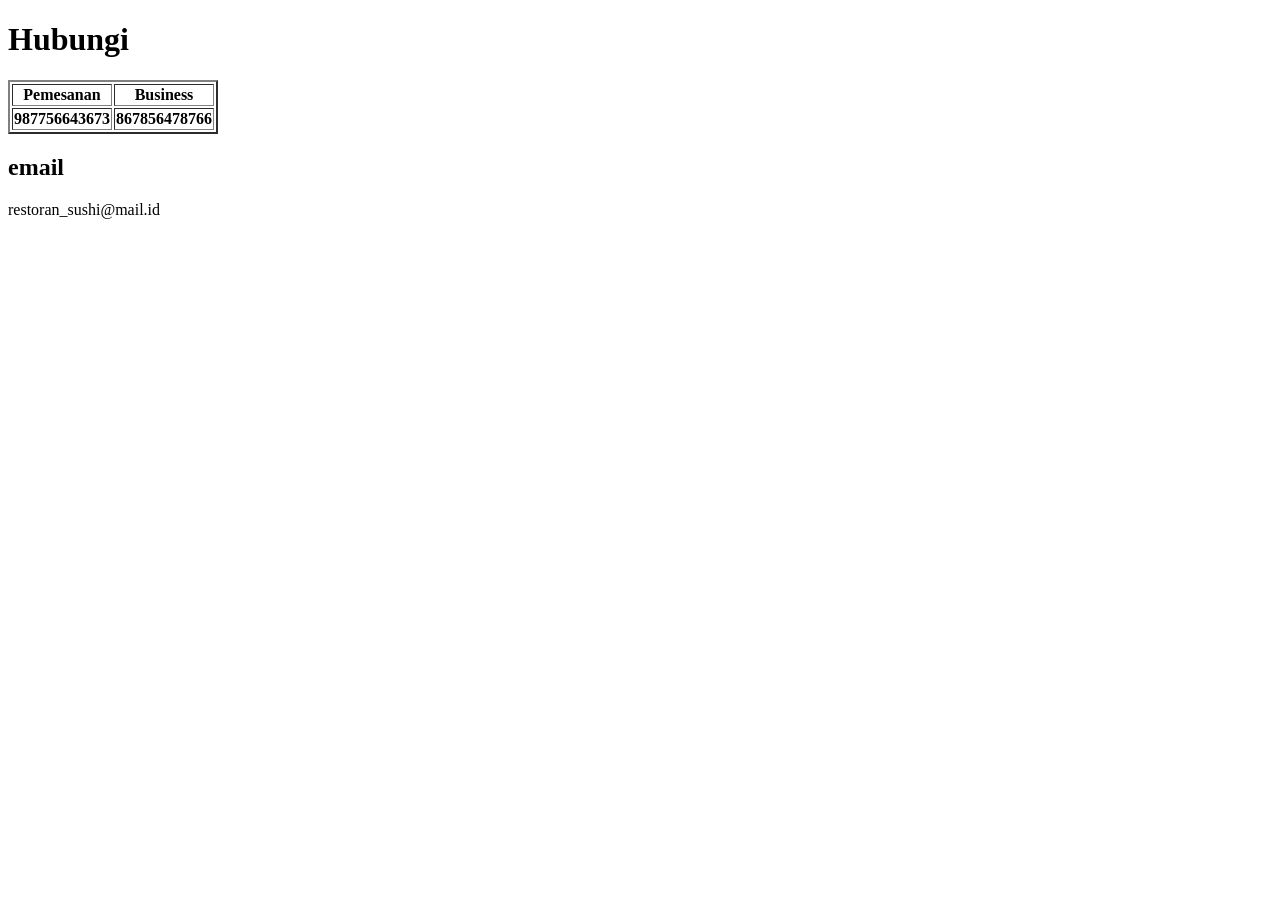
==== hubungi.html @ 2248a9a0 "comit" ====
<!DOCTYPE html>
<html lang="en">
<head>
    <meta charset="UTF-8">
    <meta name="viewport" content="width=device-width, initial-scale=1.0">
    <title>Document</title>
</head>
<body>
    <title> HUBUNGI </title>
    <h1> Hubungi </h1>
    <table border="2" width: 100%> <tr>
         <th> Pemesanan </th>
         <th> Business </th> </tr>
        <tr> <th> 987756643673</th>
        <th> 867856478766 </th> </tr></table>
        <h2> email </h2>
        <p> restoran_sushi@mail.id </p>
        <iframe src="https://www.google.com/maps/embed?pb=!1m18!1m12!1m3!1d3984.5162012421056!2d104.74717577351394!3d-2.954159339720696!2m3!1f0!2f0!3f0!3m2!1i1024!2i768!4f13.1!3m3!1m2!1s0x2e3b75dc976e50f3%3A0xf72c47ef7775580d!2sOkinawa%20Sushi%20Palembang!5e0!3m2!1sen!2sid!4v1772890502690!5m2!1sen!2sid" width="600" height="450" style="border:0;" allowfullscreen="" loading="lazy" referrerpolicy="no-referrer-when-downgrade"></iframe>

</body>
</html>
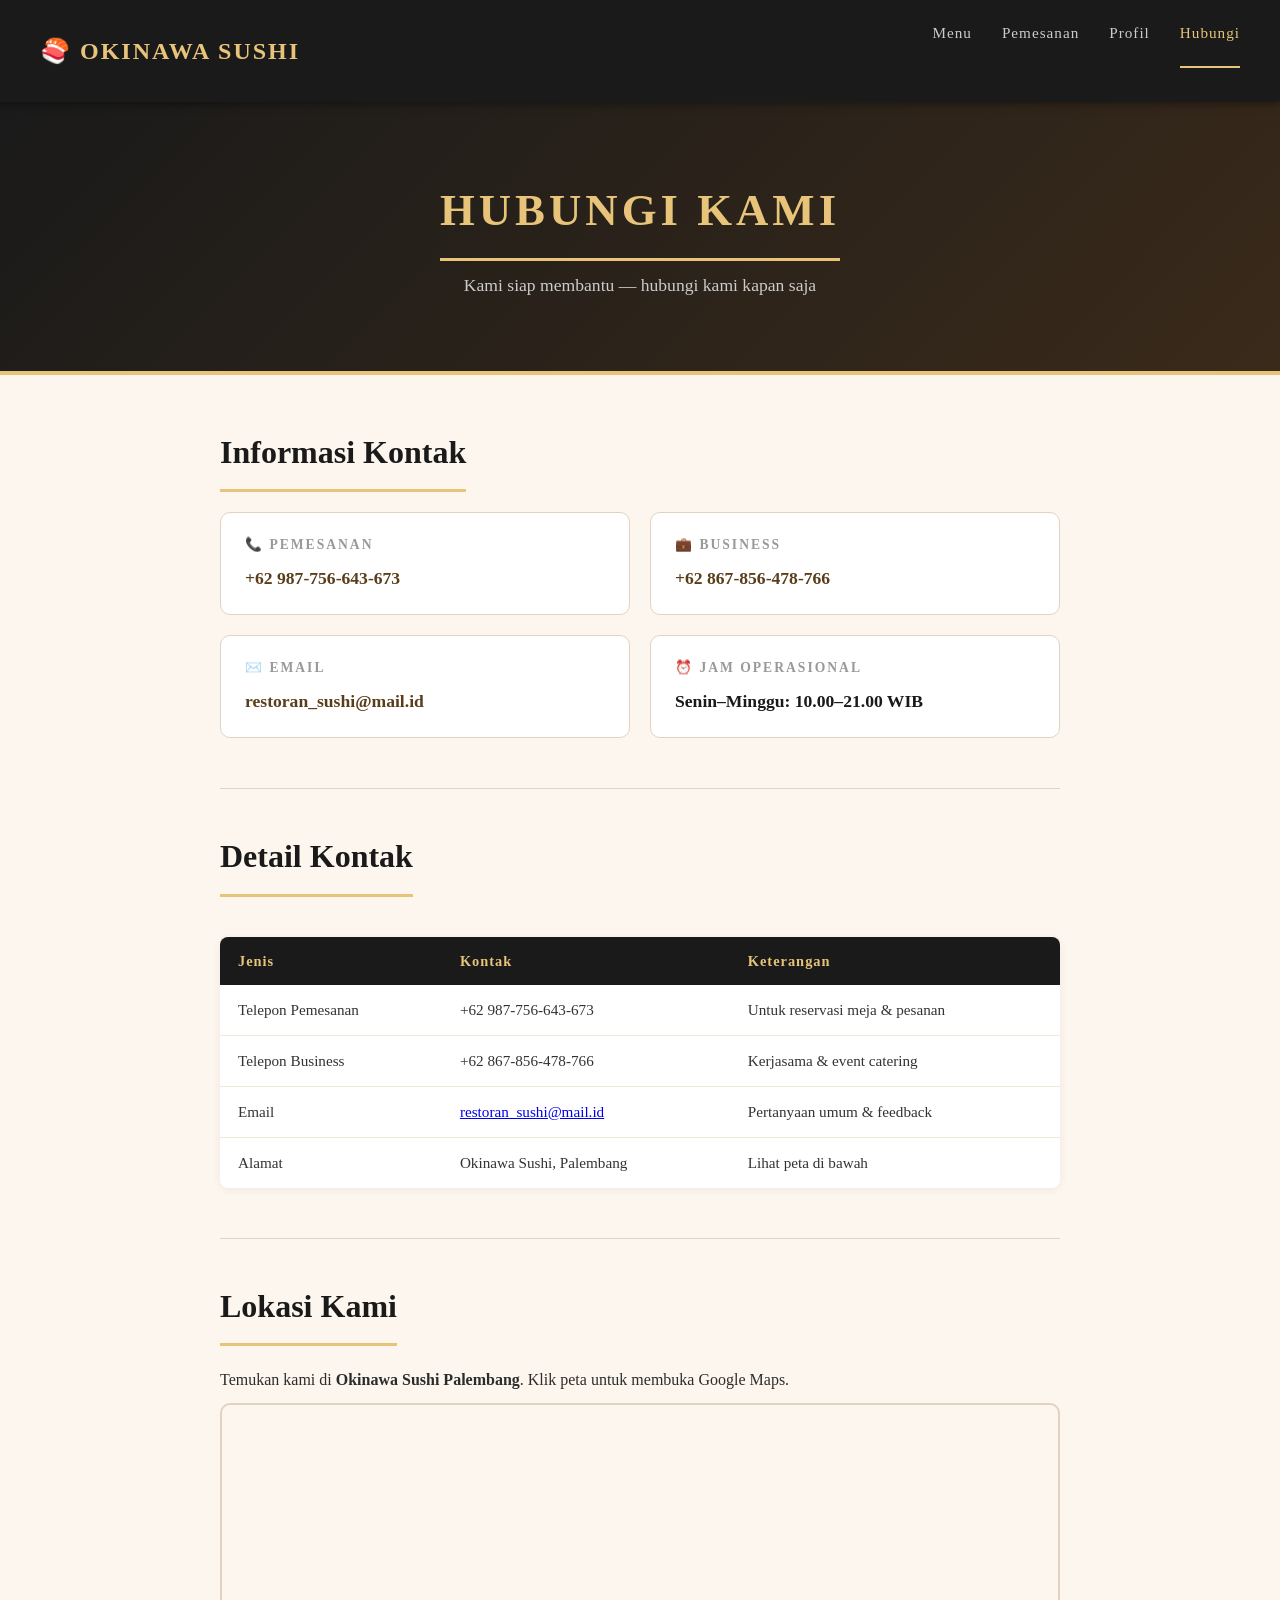
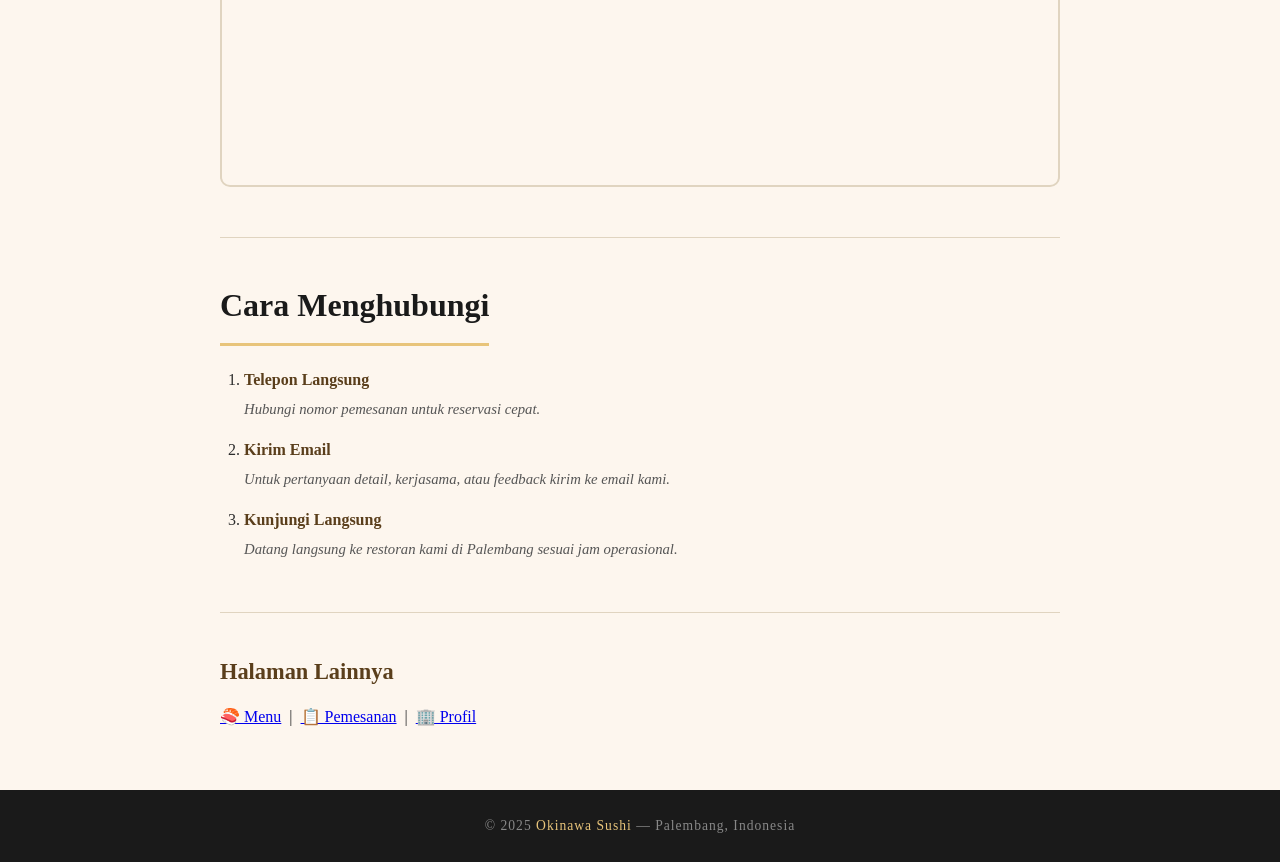
==== commit 3b5acc26: "commit and push" ====
--- a/hubungi.html
+++ b/hubungi.html
@@ -1,21 +1,141 @@
 <!DOCTYPE html>
-<html lang="en">
+<html lang="id">
 <head>
-    <meta charset="UTF-8">
-    <meta name="viewport" content="width=device-width, initial-scale=1.0">
-    <title>Document</title>
+<meta charset="UTF-8">
+<meta name="viewport" content="width=device-width, initial-scale=1.0">
+<title>Hubungi — Okinawa Sushi</title>
+<link rel="stylesheet" href="style.css">
 </head>
 <body>
-    <title> HUBUNGI </title>
-    <h1> Hubungi </h1>
-    <table border="2" width: 100%> <tr>
-         <th> Pemesanan </th>
-         <th> Business </th> </tr>
-        <tr> <th> 987756643673</th>
-        <th> 867856478766 </th> </tr></table>
-        <h2> email </h2>
-        <p> restoran_sushi@mail.id </p>
-        <iframe src="https://www.google.com/maps/embed?pb=!1m18!1m12!1m3!1d3984.5162012421056!2d104.74717577351394!3d-2.954159339720696!2m3!1f0!2f0!3f0!3m2!1i1024!2i768!4f13.1!3m3!1m2!1s0x2e3b75dc976e50f3%3A0xf72c47ef7775580d!2sOkinawa%20Sushi%20Palembang!5e0!3m2!1sen!2sid!4v1772890502690!5m2!1sen!2sid" width="600" height="450" style="border:0;" allowfullscreen="" loading="lazy" referrerpolicy="no-referrer-when-downgrade"></iframe>
+<!-- NAVIGASI -->
+<nav>
+<a href="index.html" class="logo">🍣 OKINAWA SUSHI</a>
+<ul>
+<li><a href="index.html">Menu</a></li>
+<li><a href="ordering.html">Pemesanan</a></li>
+<li><a href="profile.html">Profil</a></li>
+<li><a href="hubungi.html" class="active">Hubungi</a></li>
+</ul>
+</nav>
+<header class="hero">
+<h1>HUBUNGI KAMI</h1>
+<p>Kami siap membantu — hubungi kami kapan saja</p>
+</header>
+<div class="container">
+<!-- KONTAK UTAMA -->
+<section>
+<h1>Informasi Kontak</h1>
+<div class="contact-grid">
+<div class="contact-card">
+<h3>📞 Pemesanan</h3>
+<p><a href="tel:+62987756643673">+62 987-756-643-673</a></p>
+</div>
+<div class="contact-card">
+<h3>💼 Business</h3>
+<p><a href="tel:+62867856478766">+62 867-856-478-766</a></p>
+</div>
+<div class="contact-card">
+<h3>✉️ Email</h3>
+<p><a href="mailto:restoran_sushi@mail.id">restoran_sushi@mail.id</a></p>
+</div>
+<div class="contact-card">
+<h3>⏰ Jam Operasional</h3>
+<p>Senin–Minggu: 10.00–21.00 WIB</p>
 
+</div>
+</div>
+</section>
+<hr>
+<!-- TABEL KONTAK LENGKAP -->
+<section>
+<h1>Detail Kontak</h1>
+<table>
+<thead>
+<tr>
+<th>Jenis</th>
+<th>Kontak</th>
+<th>Keterangan</th>
+</tr>
+</thead>
+<tbody>
+<tr>
+<td>Telepon Pemesanan</td>
+<td>+62 987-756-643-673</td>
+<td>Untuk reservasi meja & pesanan</td>
+</tr>
+<tr>
+<td>Telepon Business</td>
+<td>+62 867-856-478-766</td>
+<td>Kerjasama & event catering</td>
+</tr>
+<tr>
+<td>Email</td>
+<td><a
+
+href="mailto:restoran_sushi@mail.id">restoran_sushi@mail.id</a></td>
+
+<td>Pertanyaan umum & feedback</td>
+</tr>
+<tr>
+<td>Alamat</td>
+<td>Okinawa Sushi, Palembang</td>
+<td>Lihat peta di bawah</td>
+</tr>
+</tbody>
+</table>
+</section>
+<hr>
+<!-- LOKASI / PETA -->
+<section>
+<h1>Lokasi Kami</h1>
+
+<p>Temukan kami di <strong>Okinawa Sushi Palembang</strong>. Klik peta untuk
+membuka Google Maps.</p>
+<div class="map-wrapper">
+<iframe
+src="https://www.google.com/maps/embed?pb=!1m18!1m12!1m3!1d3984.5162012421056!2
+d104.74717577351394!3d-2.954159339720696!2m3!1f0!2f0!3f0!3m2!1i1024!2i768!4f13.1!3
+m3!1m2!1s0x2e3b75dc976e50f3%3A0xf72c47ef7775580d!2sOkinawa%20Sushi%20Palem
+bang!5e0!3m2!1sen!2sid!4v1772890502690!5m2!1sen!2sid"
+
+allowfullscreen=""
+loading="lazy"
+referrerpolicy="no-referrer-when-downgrade"
+title="Lokasi Okinawa Sushi Palembang">
+</iframe>
+</div>
+</section>
+<hr>
+<!-- CARA MENGHUBUNGI -->
+<section>
+<h1>Cara Menghubungi</h1>
+<ol>
+<li><strong>Telepon Langsung</strong>
+<p>Hubungi nomor pemesanan untuk reservasi cepat.</p>
+</li>
+<li><strong>Kirim Email</strong>
+<p>Untuk pertanyaan detail, kerjasama, atau feedback kirim ke email kami.</p>
+</li>
+<li><strong>Kunjungi Langsung</strong>
+<p>Datang langsung ke restoran kami di Palembang sesuai jam
+
+operasional.</p>
+</li>
+</ol>
+</section>
+<hr>
+<section>
+<h2>Halaman Lainnya</h2>
+<p>
+<a href="index.html">🍣 Menu</a> &nbsp;|&nbsp;
+<a href="ordering.html">📋 Pemesanan</a> &nbsp;|&nbsp;
+<a href="profile.html">🏢 Profil</a>
+</p>
+</section>
+
+</div>
+<footer>
+<p>&copy; 2025 <span>Okinawa Sushi</span> — Palembang, Indonesia</p>
+</footer>
 </body>
 </html>
--- a/style.css
+++ b/style.css
@@ -0,0 +1,422 @@
+/* ===== RESET & BASE ===== */
+* {
+margin: 0;
+padding: 0;
+box-sizing: border-box;
+}
+body {
+font-family: 'Georgia', serif;
+background-color: #fdf6ee;
+color: #2c2c2c;
+line-height: 1.7;
+}
+/* ===== NAVBAR ===== */
+nav {
+background-color: #1a1a1a;
+padding: 0 40px;
+display: flex;
+align-items: center;
+justify-content: space-between;
+position: sticky;
+top: 0;
+z-index: 100;
+box-shadow: 0 2px 8px rgba(0,0,0,0.4);
+}
+nav .logo {
+color: #e8c47a;
+font-size: 1.5rem;
+font-weight: bold;
+letter-spacing: 2px;
+padding: 16px 0;
+text-decoration: none;
+}
+nav ul {
+list-style: none;
+display: flex;
+gap: 30px;
+}
+nav ul li a {
+color: #ccc;
+text-decoration: none;
+font-size: 0.95rem;
+letter-spacing: 1px;
+padding: 20px 0;
+
+display: block;
+transition: color 0.2s;
+}
+nav ul li a:hover,
+nav ul li a.active {
+color: #e8c47a;
+border-bottom: 2px solid #e8c47a;
+}
+/* ===== HERO BANNER ===== */
+.hero {
+background: linear-gradient(135deg, #1a1a1a 0%, #3a2a1a 100%);
+color: #fdf6ee;
+text-align: center;
+padding: 70px 40px;
+border-bottom: 4px solid #e8c47a;
+}
+.hero h1 {
+font-size: 2.8rem;
+letter-spacing: 4px;
+color: #e8c47a;
+margin-bottom: 10px;
+}
+.hero p {
+font-size: 1.1rem;
+color: #ccc;
+max-width: 500px;
+margin: 0 auto;
+}
+/* ===== CONTAINER ===== */
+.container {
+max-width: 900px;
+margin: 50px auto;
+padding: 0 30px;
+}
+/* ===== HEADINGS ===== */
+h1, h2, h3 {
+font-family: 'Georgia', serif;
+color: #1a1a1a;
+}
+h1 {
+font-size: 2rem;
+
+margin-bottom: 20px;
+padding-bottom: 10px;
+border-bottom: 3px solid #e8c47a;
+display: inline-block;
+}
+h2 {
+font-size: 1.4rem;
+margin: 30px 0 12px;
+color: #5a3e1b;
+}
+h3 {
+font-size: 1.1rem;
+margin: 20px 0 8px;
+color: #3a2a1a;
+}
+/* ===== SECTION ===== */
+section {
+margin-bottom: 50px;
+}
+/* ===== ORDERED & UNORDERED LISTS ===== */
+ol, ul {
+padding-left: 24px;
+margin-bottom: 20px;
+}
+ol li, ul li {
+margin-bottom: 14px;
+font-size: 1rem;
+}
+ol li strong, ul li strong {
+color: #5a3e1b;
+}
+li p {
+margin: 4px 0 0 0;
+color: #555;
+font-size: 0.92rem;
+font-style: italic;
+}
+/* ===== MENU CARDS ===== */
+.menu-grid {
+display: grid;
+
+grid-template-columns: repeat(auto-fill, minmax(250px, 1fr));
+gap: 20px;
+margin-top: 20px;
+}
+.menu-card {
+background: #fff;
+border: 1px solid #e0d4c0;
+border-radius: 10px;
+padding: 20px;
+transition: box-shadow 0.2s;
+}
+.menu-card:hover {
+box-shadow: 0 4px 16px rgba(0,0,0,0.1);
+}
+.menu-card h3 {
+margin-top: 0;
+font-size: 1.05rem;
+color: #1a1a1a;
+}
+.menu-card p {
+color: #666;
+font-size: 0.9rem;
+margin-top: 6px;
+}
+.menu-number {
+display: inline-block;
+background: #e8c47a;
+color: #1a1a1a;
+font-weight: bold;
+font-size: 0.75rem;
+width: 24px;
+height: 24px;
+border-radius: 50%;
+text-align: center;
+line-height: 24px;
+margin-bottom: 8px;
+}
+/* ===== GALLERY ===== */
+.gallery {
+display: flex;
+gap: 12px;
+flex-wrap: wrap;
+
+margin: 20px 0;
+}
+.gallery img {
+width: 180px;
+height: 120px;
+object-fit: cover;
+border-radius: 8px;
+border: 2px solid #e0d4c0;
+transition: transform 0.2s, border-color 0.2s;
+}
+.gallery img:hover {
+transform: scale(1.04);
+border-color: #e8c47a;
+}
+/* ===== TABLE ===== */
+table {
+width: 100%;
+border-collapse: collapse;
+margin: 20px 0;
+background: #fff;
+border-radius: 8px;
+overflow: hidden;
+box-shadow: 0 2px 8px rgba(0,0,0,0.06);
+}
+table caption {
+font-size: 1rem;
+font-weight: bold;
+color: #5a3e1b;
+padding: 10px;
+text-align: left;
+}
+th {
+background-color: #1a1a1a;
+color: #e8c47a;
+padding: 12px 18px;
+text-align: left;
+font-size: 0.9rem;
+letter-spacing: 1px;
+}
+td {
+padding: 12px 18px;
+border-bottom: 1px solid #f0e8d8;
+
+font-size: 0.95rem;
+color: #333;
+}
+tr:last-child td {
+border-bottom: none;
+}
+tr:hover td {
+background-color: #fdf0dc;
+}
+/* ===== FORM ===== */
+.form-wrapper {
+background: #fff;
+border: 1px solid #e0d4c0;
+border-radius: 12px;
+padding: 36px;
+max-width: 600px;
+}
+.form-group {
+margin-bottom: 22px;
+}
+.form-group label {
+display: block;
+font-weight: bold;
+font-size: 0.9rem;
+color: #3a2a1a;
+margin-bottom: 6px;
+letter-spacing: 0.5px;
+}
+.form-group input[type="text"],
+.form-group input[type="date"],
+.form-group select,
+.form-group textarea {
+width: 100%;
+padding: 10px 14px;
+border: 1px solid #ccc;
+border-radius: 6px;
+font-size: 0.95rem;
+font-family: inherit;
+background: #fdf6ee;
+transition: border-color 0.2s;
+}
+
+.form-group input:focus,
+.form-group select:focus,
+.form-group textarea:focus {
+outline: none;
+border-color: #e8c47a;
+box-shadow: 0 0 0 3px rgba(232,196,122,0.2);
+}
+.form-group textarea {
+resize: vertical;
+min-height: 90px;
+}
+.radio-group, .checkbox-group {
+display: flex;
+gap: 20px;
+margin-top: 6px;
+}
+.radio-group label, .checkbox-group label {
+font-weight: normal;
+display: flex;
+align-items: center;
+gap: 6px;
+cursor: pointer;
+}
+.btn-submit {
+background-color: #1a1a1a;
+color: #e8c47a;
+border: none;
+padding: 12px 36px;
+font-size: 1rem;
+font-family: inherit;
+letter-spacing: 1px;
+border-radius: 6px;
+cursor: pointer;
+transition: background 0.2s;
+}
+.btn-submit:hover {
+background-color: #3a2a1a;
+}
+/* ===== CONTACT INFO ===== */
+.contact-grid {
+display: grid;
+grid-template-columns: 1fr 1fr;
+
+gap: 20px;
+margin-bottom: 30px;
+}
+.contact-card {
+background: #fff;
+border: 1px solid #e0d4c0;
+border-radius: 10px;
+padding: 20px 24px;
+}
+.contact-card h3 {
+margin-top: 0;
+font-size: 0.85rem;
+text-transform: uppercase;
+letter-spacing: 2px;
+color: #999;
+margin-bottom: 8px;
+}
+.contact-card p {
+font-size: 1.1rem;
+font-weight: bold;
+color: #1a1a1a;
+}
+.contact-card a {
+color: #5a3e1b;
+text-decoration: none;
+}
+.contact-card a:hover {
+text-decoration: underline;
+}
+/* ===== MAP ===== */
+.map-wrapper {
+border-radius: 10px;
+overflow: hidden;
+border: 2px solid #e0d4c0;
+margin-top: 10px;
+}
+.map-wrapper iframe {
+display: block;
+width: 100%;
+height: 380px;
+border: none;
+
+}
+/* ===== PROFILE / STRUKTUR ===== */
+.org-list {
+list-style: none;
+padding-left: 0;
+}
+.org-list > li {
+background: #fff;
+border-left: 4px solid #e8c47a;
+border-radius: 6px;
+padding: 14px 18px;
+margin-bottom: 12px;
+box-shadow: 0 1px 4px rgba(0,0,0,0.05);
+}
+.org-list > li strong {
+font-size: 1rem;
+color: #1a1a1a;
+}
+.org-list > li ul {
+margin-top: 8px;
+padding-left: 18px;
+}
+.org-list > li ul li {
+font-size: 0.88rem;
+color: #555;
+margin-bottom: 4px;
+list-style: disc;
+}
+/* ===== FOOTER ===== */
+footer {
+background-color: #1a1a1a;
+color: #888;
+text-align: center;
+padding: 24px 20px;
+font-size: 0.85rem;
+margin-top: 60px;
+letter-spacing: 1px;
+}
+footer span {
+color: #e8c47a;
+}
+
+/* ===== BLOCKQUOTE ===== */
+blockquote {
+border-left: 4px solid #e8c47a;
+padding: 14px 20px;
+margin: 20px 0;
+background: #fff8ee;
+border-radius: 0 8px 8px 0;
+font-style: italic;
+color: #5a3e1b;
+font-size: 1.05rem;
+}
+/* ===== HORIZONTAL RULE ===== */
+hr {
+border: none;
+border-top: 1px solid #e0d4c0;
+margin: 40px 0;
+}
+/* ===== ABBR & MARK ===== */
+abbr {
+cursor: help;
+border-bottom: 1px dotted #999;
+}
+mark {
+background-color: #fff3c4;
+padding: 1px 4px;
+border-radius: 3px;
+}
+/* ===== BADGE ===== */
+.badge {
+display: inline-block;
+background: #e8c47a;
+color: #1a1a1a;
+font-size: 0.72rem;
+font-weight: bold;
+padding: 2px 8px;
+border-radius: 20px;
+letter-spacing: 1px;
+vertical-align: middle;
+margin-left: 6px;
+}
